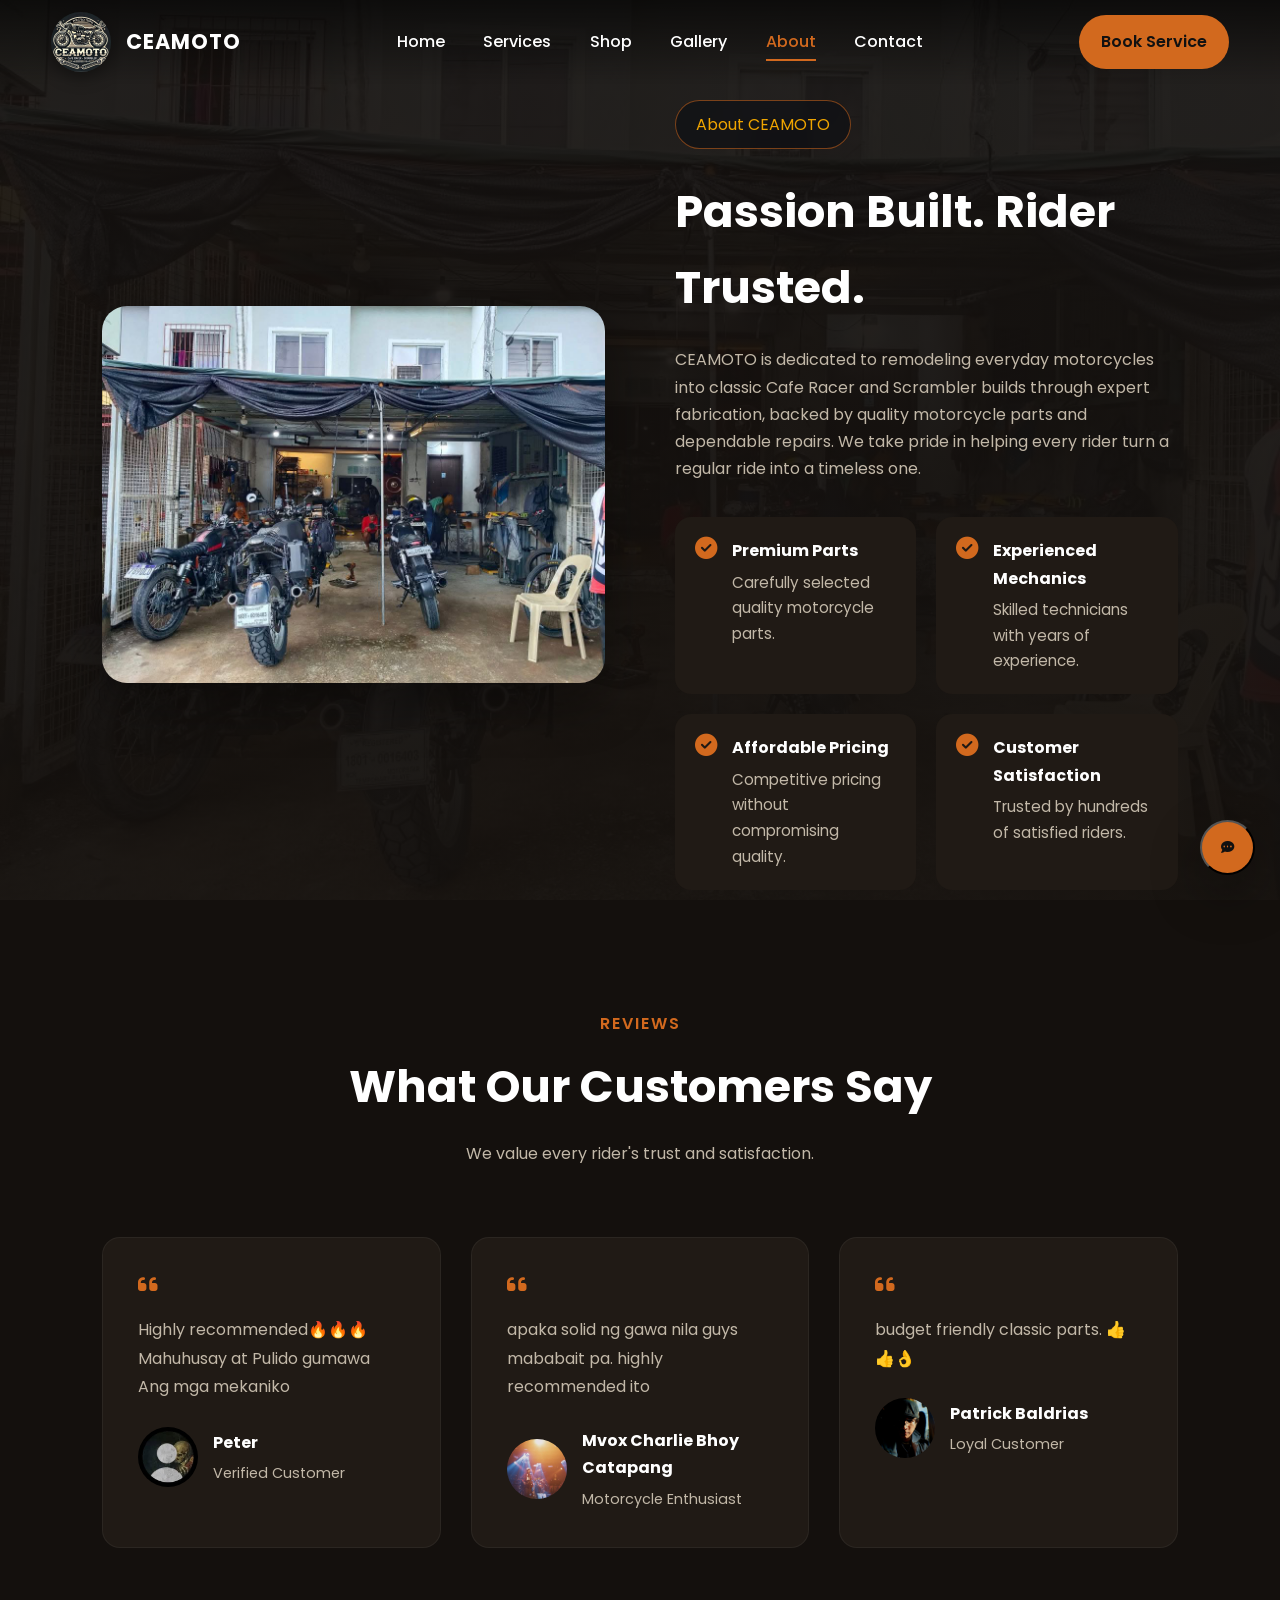
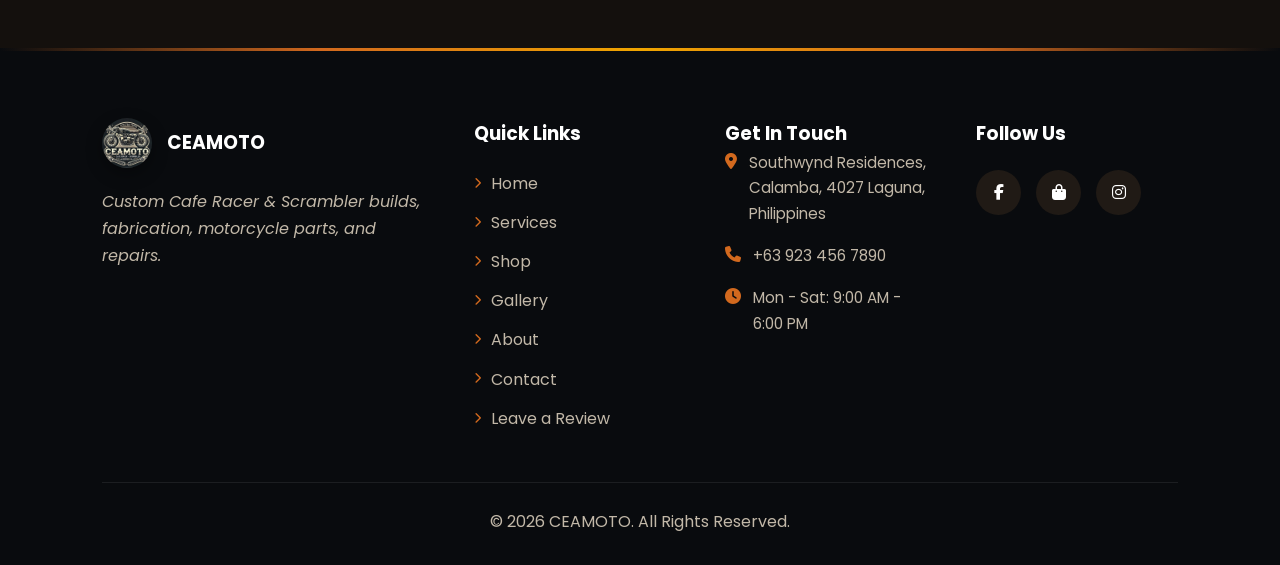
==== about.html @ 35fe00b8 "Update contact information in about.html" ====
<!DOCTYPE html>
<html lang="en">
<head>
    <meta charset="UTF-8">
    <meta name="viewport" content="width=device-width, initial-scale=1.0">

    <title>About | CEAMOTO</title>

    <meta name="description" content="Learn about CEAMOTO - Calamba, Laguna's trusted specialist in remodeling everyday motorcycles into classic Cafe Racer and Scrambler builds.">
    <meta name="theme-color" content="#d2691e">

    <link rel="icon" type="image/jpeg" href="images/logo.jpg">

    <meta property="og:type" content="website">
    <meta property="og:title" content="About | CEAMOTO">
    <meta property="og:description" content="Learn about CEAMOTO - Calamba, Laguna's trusted specialist in remodeling everyday motorcycles into classic Cafe Racer and Scrambler builds.">
    <meta property="og:image" content="images/caferacer.jpg">
    <meta property="og:url" content="https://angelicamongaya8-design.github.io/ceamoto-website/about.html">

    <link rel="preconnect" href="https://fonts.googleapis.com">
    <link rel="preconnect" href="https://fonts.gstatic.com" crossorigin>

    <link href="https://fonts.googleapis.com/css2?family=Poppins:wght@300;400;500;600;700;800&display=swap" rel="stylesheet">

    <link rel="stylesheet"
    href="https://cdnjs.cloudflare.com/ajax/libs/font-awesome/6.7.2/css/all.min.css">

    <link rel="stylesheet" href="css/style.css?v=54">
</head>

<body data-page="about.html">

<div class="site-video-bg">
    <video autoplay muted loop playsinline poster="images/shop.jpg">
        <source src="videos/gelai-bg.mp4" type="video/mp4">
    </video>
</div>

<nav class="navbar">

    <a href="index.html" class="logo">
        <img src="images/logo.jpg" alt="CEAMOTO Logo">
        <span>CEAMOTO</span>
    </a>

    <ul class="nav-links">

        <li><a href="index.html">Home</a></li>

        <li><a href="services.html">Services</a></li>

        <li><a href="shop.html">Shop</a></li>

        <li><a href="gallery.html">Gallery</a></li>

        <li><a href="about.html">About</a></li>

        <li><a href="contact.html">Contact</a></li>

        <li class="nav-cta-item"><a href="booking.html">Book Service</a></li>

    </ul>

    <a href="booking.html" class="btn-nav">

        Book Service

    </a>

    <button class="menu-btn">

        <i class="fa-solid fa-bars"></i>

    </button>

</nav>

<!-- about -->

<section id="about" class="top-offset">

    <div class="about-container">

        <div class="about-image reveal">

            <img src="images/shop.jpg"
                 alt="CEA Motor Parts Shop">

        </div>

        <div class="about-content reveal">

            <span class="badge">

                About CEAMOTO

            </span>

            <h2>

                Passion Built.
                Rider Trusted.

            </h2>

            <p>

                CEAMOTO is dedicated to remodeling everyday motorcycles
                into classic Cafe Racer and Scrambler builds through
                expert fabrication, backed by quality motorcycle parts
                and dependable repairs. We take pride in helping every
                rider turn a regular ride into a timeless one.

            </p>

            <div class="features">

                <div class="feature">

                    <i class="fa-solid fa-circle-check"></i>

                    <div>

                        <h4>Premium Parts</h4>

                        <p>
                            Carefully selected quality motorcycle parts.
                        </p>

                    </div>

                </div>

                <div class="feature">

                    <i class="fa-solid fa-circle-check"></i>

                    <div>

                        <h4>Experienced Mechanics</h4>

                        <p>
                            Skilled technicians with years of experience.
                        </p>

                    </div>

                </div>

                <div class="feature">

                    <i class="fa-solid fa-circle-check"></i>

                    <div>

                        <h4>Affordable Pricing</h4>

                        <p>
                            Competitive pricing without compromising quality.
                        </p>

                    </div>

                </div>

                <div class="feature">

                    <i class="fa-solid fa-circle-check"></i>

                    <div>

                        <h4>Customer Satisfaction</h4>

                        <p>
                            Trusted by hundreds of satisfied riders.
                        </p>

                    </div>

                </div>

            </div>

        </div>

    </div>

</section>

<!-- testimonials -->

<section id="testimonials">

    <div class="section-header reveal">

        <span>Reviews</span>

        <h2>What Our Customers Say</h2>

        <p>
            We value every rider's trust and satisfaction.
        </p>

    </div>

    <div class="testimonial-grid">

        <div class="testimonial-card reveal">

            <i class="fa-solid fa-quote-left"></i>

            <p>
                Highly recommended🔥🔥🔥
Mahuhusay at Pulido gumawa Ang mga mekaniko
            </p>

            <div class="customer">

                <img src="images/customer1.jpg"
                     alt="Customer">

                <div>

                    <h4>Peter</h4>

                    <span>Verified Customer</span>

                </div>

            </div>

        </div>

        <div class="testimonial-card reveal">

            <i class="fa-solid fa-quote-left"></i>

            <p>
                apaka solid ng gawa nila guys mababait pa. highly recommended ito
            </p>

            <div class="customer">

                <img src="images/customer2.jpg"
                     alt="Customer">

                <div>

                    <h4>Mvox Charlie Bhoy Catapang</h4>

                    <span>Motorcycle Enthusiast</span>

                </div>

            </div>

        </div>

        <div class="testimonial-card reveal">

            <i class="fa-solid fa-quote-left"></i>

            <p>
                budget friendly classic parts. 👍👍👌
            </p>

            <div class="customer">

                <img src="images/customer3.jpg"
                     alt="Customer">

                <div>

                    <h4>Patrick Baldrias</h4>

                    <span>Loyal Customer</span>

                </div>

            </div>

        </div>

    </div>

</section>

<!-- footer -->

<footer>

    <div class="footer-grid">

        <div>

            <div class="footer-logo">

                <img src="images/logo.jpg"
                     alt="CEAMOTO Logo">

                <h3>CEAMOTO</h3>

            </div>

            <p class="footer-about">

                Custom Cafe Racer & Scrambler builds,
                fabrication,
                motorcycle parts,
                and repairs.

            </p>

        </div>

        <div class="footer-links">

            <h3>Quick Links</h3>

            <ul>

                <li><a href="index.html"><i class="fa-solid fa-chevron-right"></i> Home</a></li>

                <li><a href="services.html"><i class="fa-solid fa-chevron-right"></i> Services</a></li>

                <li><a href="shop.html"><i class="fa-solid fa-chevron-right"></i> Shop</a></li>

                <li><a href="gallery.html"><i class="fa-solid fa-chevron-right"></i> Gallery</a></li>

                <li><a href="about.html"><i class="fa-solid fa-chevron-right"></i> About</a></li>

                <li><a href="contact.html"><i class="fa-solid fa-chevron-right"></i> Contact</a></li>

                <li><a href="leave-review.html"><i class="fa-solid fa-chevron-right"></i> Leave a Review</a></li>

            </ul>

        </div>

        <div class="footer-contact">

            <h3>Get In Touch</h3>

            <ul>

                <li>
                    <i class="fa-solid fa-location-dot"></i>
                    <span>Southwynd Residences, Calamba, 4027 Laguna, Philippines</span>
                </li>

                <li>
                    <i class="fa-solid fa-phone"></i>
                    <span>+63 923 456 7890</span>
                </li>

                <li>
                    <i class="fa-solid fa-clock"></i>
                    <span>Mon - Sat: 9:00 AM - 6:00 PM</span>
                </li>

            </ul>

        </div>

        <div class="footer-social">

            <h3>Follow Us</h3>

            <div class="social-icons">

                <a href="https://www.facebook.com/CEAmotorparts" target="_blank">

                    <i class="fab fa-facebook-f"></i>

                </a>

                <a href="https://shopee.ph/ceamoto?uls_trackid=563u4bgt00m5&utm_content=G359thLQrXK61xgoouaKKDGLCej" target="_blank">

                    <i class="fas fa-shopping-bag"></i>

                </a>

                <a href="#" target="_blank">

                    <i class="fab fa-instagram"></i>

                </a>

            </div>

        </div>

    </div>

    <div class="footer-bottom">

        © 2026 CEAMOTO. <span class="nowrap">All Rights Reserved.</span>

    </div>

</footer>

<!-- floating -->

<button class="messenger-btn" id="chat-launch-btn" aria-label="Chat with us" onclick="if(window.$crisp){$crisp.push(['do','chat:show']);$crisp.push(['do','chat:open']);}">

    <i class="fa-solid fa-comment-dots"></i>

</button>

<!-- javascript -->

<script src="js/script.js?v=6"></script>

<!-- crisp -->

<script type="text/javascript">
window.$crisp = [];
window.CRISP_WEBSITE_ID = "bf5a1d59-a713-45bc-83fe-ba802aa8304f";
(function() {
    var d = document;
    var s = d.createElement("script");
    s.src = "https://client.crisp.chat/l.js";
    s.async = 1;
    d.getElementsByTagName("head")[0].appendChild(s);
})();
// custom launcher
$crisp.push(["config", "color:theme", ["orange"]]);
$crisp.push(["do", "chat:hide"]);
$crisp.push(["on", "chat:closed", function () {
    $crisp.push(["do", "chat:hide"]);
}]);
</script>

</body>
</html>
---- css/style.css ----
*{
    margin:0;
    padding:0;
    box-sizing:border-box;
}

html{
    scroll-behavior:smooth;
}

body{
    font-family:'Poppins',sans-serif;
    background:#14100d;
    color:#fff;
    overflow-x:hidden;
    line-height:1.7;
    position:relative;
    z-index:0;
}

/* video */

.site-video-bg{
    position:fixed;
    inset:0;
    z-index:-1;
    overflow:hidden;
}

.site-video-bg video{
    position:absolute;
    top:50%;
    left:50%;
    width:100%;
    height:100%;
    object-fit:cover;
    transform:translate(-50%,-50%);
}

.site-video-bg::after{
    content:"";
    position:absolute;
    inset:0;
    background:linear-gradient(rgba(20,16,13,.92),rgba(20,16,13,.96));
}

img{
    display:block;
    width:100%;
}

a{
    text-decoration:none;
    color:inherit;
}

ul{
    list-style:none;
}

section{
    padding:100px 8%;
}

/* colors */

:root{

    --primary:#d2691e;
    --secondary:#f0a500;

    --dark:#14100d;
    --card:#201a15;

    --white:#ffffff;
    --gray:#c2b8a8;

    --radius:18px;

    --shadow:
        0 20px 50px rgba(0,0,0,.35);

}

/* gelai */

.gelai{

    min-height:100vh;

    position:relative;

    overflow:hidden;

    background:url("../images/shop.jpg");
    background-size:cover;
    background-position:center;

}

.gelai::before{

    content:"";
    position:absolute;
    inset:0;
    z-index:1;

    background:linear-gradient(
        rgba(0,0,0,.82),
        rgba(0,0,0,.88)
    );

}

/* video */

.gelai-video-bg{

    position:absolute;
    inset:0;
    z-index:0;
    overflow:hidden;

}

.gelai-video-bg video{

    position:absolute;
    top:50%;
    left:50%;
    width:100%;
    height:100%;
    object-fit:cover;
    transform:translate(-50%,-50%);

}

/* navbar */

.navbar{

    width:100%;

    position:fixed;

    top:0;

    left:0;

    padding:12px 4%;

    display:flex;

    justify-content:space-between;

    align-items:center;

    gap:20px;

    z-index:1000;

    transition:.35s;

    background:linear-gradient(to bottom, rgba(0,0,0,.6), rgba(0,0,0,0));

}

.navbar.scrolled{

    background:rgba(15,17,21,.96);

    backdrop-filter:blur(18px);

    box-shadow:0 8px 30px rgba(0,0,0,.45);

}

.logo{
    display:flex;

    align-items:center;

    gap:15px;

    font-weight:700;

    font-size:1.3rem;

    letter-spacing:1px;

    flex-shrink:0;
}

.logo img{

    width: 60px;
      height: 60px;
      border-radius: 50%;
      object-fit: cover;
      box-shadow: 0 6px 16px rgba(0,0,0,.35);

}

.nav-links{

    display:flex;

    gap:clamp(18px,3vw,45px);

    flex-shrink:1;

}

.nav-links a{

    color:#fff;
    font-weight:500;
    transition: all 0.2s ease;
    position: relative;
    white-space:nowrap;

}

.nav-links a::after{

    content:"";

    position:absolute;

    left:0;

    bottom:-8px;

    width:0;

    height:2px;

    background:var(--primary);

    transition:.30s;

}

@media (hover:hover){
.nav-links a:hover::after{

    width:100%;

}

.nav-links a:hover{

    color:var(--primary);

}
}

.btn-nav{

    background:var(--primary);

    color:#111;

    padding:13px 22px;

    border-radius:40px;

    font-weight:600;

    transition:.30s;

    white-space:nowrap;

    flex-shrink:0;

}

@media (hover:hover){
.btn-nav:hover{

    transform:translateY(-3px);

    background:#fff;

}
}

.menu-btn{

    display:none;

    border:none;

    background:none;

    color:#fff;

    font-size:1.8rem;

    cursor:pointer;

}

/* gelai */

.gelai-content{

    position:relative;
    z-index:2;

    display:grid;

    grid-template-columns:1fr;

    align-items:center;

    justify-content:center;

    text-align:center;

    gap:80px;

    min-height:100vh;

    padding-top:140px;

}

.gelai-text{

    animation:fadeUp 1s ease;
    max-width:900px;
    margin:0 auto;

}

.badge{

    display:inline-block;

    background:rgba(15,17,21,.70);

    backdrop-filter:blur(4px);

    color:var(--secondary);

    padding:10px 20px;

    border-radius:40px;

    margin-bottom:25px;

    border:1px solid rgba(210,105,30,.55);

}

.gelai-text h1{

    font-size:4rem;

    line-height:1.15;

    margin-bottom:25px;

}

.gelai-text p{

    color:var(--gray);

    max-width:620px;

    margin:0 auto 40px;

    font-size:1.05rem;

}

.gelai-subline-tl{

    display:inline-block;

    margin-top:8px;

    color:var(--secondary);

    font-size:.92rem;

    font-weight:500;

}

.service-tags{

    position:relative;

    height:48px;

    width:100%;

    max-width:290px;

    margin:0 auto 20px;

    overflow:hidden;

}

.service-tags a{

    position:absolute;

    inset:0;

    display:inline-flex;

    align-items:center;

    justify-content:center;

    gap:8px;

    background:rgba(212,160,23,.10);

    color:var(--gray);

    padding:9px 18px;

    border-radius:30px;

    font-size:.85rem;

    font-weight:500;

    border:1px solid rgba(212,160,23,.25);

    opacity:0;

    animation:tagCycle 9s linear infinite;

}

.service-tags a:nth-child(1){animation-delay:0s;}
.service-tags a:nth-child(2){animation-delay:-1.5s;}
.service-tags a:nth-child(3){animation-delay:-3s;}
.service-tags a:nth-child(4){animation-delay:-4.5s;}
.service-tags a:nth-child(5){animation-delay:-6s;}
.service-tags a:nth-child(6){animation-delay:-7.5s;}

@keyframes tagCycle{

    0%{opacity:0; transform:translateX(40px);}

    3%{opacity:1; transform:translateX(0);}

    14%{opacity:1; transform:translateX(0);}

    17%{opacity:0; transform:translateX(-40px);}

    100%{opacity:0; transform:translateX(-40px);}

}

.service-tags a i{

    color:var(--primary);

    font-size:.85rem;

}

.gelai-buttons{

    display:flex;

    justify-content:center;

    gap:20px;

    flex-wrap:wrap;

}

.primary-btn{

    background:var(--primary);

    color:#111;

    padding:18px 34px;

    border-radius:50px;

    font-weight:700;

    transition:.30s;

}

@media (hover:hover){
.primary-btn:hover{

    transform:translateY(-5px);

    box-shadow:var(--shadow);

}
}

.secondary-btn{

    border:2px solid var(--primary);

    color:#fff;

    padding:18px 34px;

    border-radius:50px;

    transition:.30s;

}

@media (hover:hover){
.secondary-btn:hover{

    background:var(--primary);

    color:#111;

}
}

.gelai-stats{

    margin-top:70px;

    display:flex;

    justify-content:center;

    gap:50px;

    flex-wrap:wrap;

}

.gelai-stats h2{

    color:var(--primary);

    font-size:2rem;

}

.gelai-stats span{

    color:var(--gray);

}

.gelai-image{

    animation:fadeRight 1.2s ease;
    position:relative;
    display:block;
    overflow:hidden;
    border-radius:25px;
    text-decoration:none;

}

.gelai-image img{

    border-radius:25px;
    box-shadow:var(--shadow);
    display:block;
    width:100%;
    transition:.4s;

}

@media (hover:hover){
.gelai-image:hover img{
    transform:scale(1.05);
}
}

.gelai-image-tag{

    position:absolute;
    left:0;
    right:0;
    bottom:0;
    background:linear-gradient(to top, rgba(15,17,21,.92), rgba(15,17,21,0));
    border-radius:0 0 25px 25px;
    padding:45px 22px 16px;
    color:var(--white);
    font-size:.85rem;
    font-weight:600;
    display:flex;
    align-items:flex-end;
    justify-content:space-between;
    gap:10px;

}

.gelai-image-tag-text{

    flex:1;
    min-width:0;

}

.gelai-image-tag-text span{

    display:block;
    color:var(--secondary);
    font-size:.65rem;
    font-weight:500;
    text-transform:uppercase;
    letter-spacing:1px;
    margin-top:2px;

}

.gelai-image-arrow{

    background:var(--primary);
    color:#111;
    width:38px;
    height:38px;
    border-radius:50%;
    display:flex;
    align-items:center;
    justify-content:center;
    flex-shrink:0;
    transition:.3s;

}

@media (hover:hover){
.gelai-image:hover .gelai-image-arrow{
    background:var(--secondary);
    transform:translateX(3px);
}
}

/* styles */

#build-styles{
    background:transparent;
}

.style-accordion{
    display:flex;
    gap:10px;
    height:460px;
}

.style-panel{
    flex:1;
    position:relative;
    display:flex;
    align-items:flex-end;
    border-radius:var(--radius);
    overflow:hidden;
    background-size:cover;
    background-position:center;
    text-decoration:none;
    transition:flex .5s ease;
}

.style-panel::before{
    content:"";
    position:absolute;
    inset:0;
    background:linear-gradient(to top, rgba(15,17,21,.9), rgba(15,17,21,.15) 55%, rgba(15,17,21,.35));
    transition:.4s;
}

@media (hover:hover){
.style-panel:hover{
    flex:3.2;
}
.style-panel:hover::before{
    background:linear-gradient(to top, rgba(15,17,21,.92), rgba(15,17,21,0) 60%);
}
}

.style-panel-body{
    position:relative;
    z-index:1;
    width:100%;
    padding:22px 18px;
    display:flex;
    align-items:center;
    justify-content:space-between;
    gap:10px;
}

.style-label-vertical{
    display:block;
    color:var(--white);
    font-weight:600;
    letter-spacing:2px;
    text-transform:uppercase;
    writing-mode:vertical-rl;
    transform:rotate(180deg);
    font-size:.85rem;
    white-space:nowrap;
    transition:.3s;
}

.style-label-horizontal{
    display:block;
    color:var(--white);
    font-weight:700;
    font-size:1.3rem;
    opacity:0;
    transform:translateY(6px);
    transition:.3s;
    white-space:nowrap;
}

.style-panel-arrow{
    color:var(--secondary);
    font-size:1.1rem;
    opacity:0;
    transform:translateX(-6px);
    transition:.3s;
    flex-shrink:0;
}

@media (hover:hover){
.style-panel:hover .style-label-vertical{
    opacity:0;
    width:0;
}
.style-panel:hover .style-label-horizontal{
    opacity:1;
    transform:translateY(0);
}
.style-panel:hover .style-panel-arrow{
    opacity:1;
    transform:translateX(0);
}
}

@media (hover:none){
.style-accordion{
    flex-direction:column;
    height:auto;
}
.style-panel{
    height:140px;
}
.style-label-vertical{
    display:none;
}
.style-label-horizontal{
    opacity:1;
    transform:none;
    font-size:1.1rem;
}
.style-panel-arrow{
    opacity:1;
    transform:none;
}
}

/* animations */

@keyframes fadeUp{

    from{

        opacity:0;

        transform:translateY(50px);

    }

    to{

        opacity:1;

        transform:translateY(0);

    }

}

@keyframes fadeRight{

    from{

        opacity:0;

        transform:translateX(60px);

    }

    to{

        opacity:1;

        transform:translateX(0);

    }

}

/* responsive */

@media(max-width:991px){

.gelai{
    background-attachment:scroll;
}

.gelai-content{

grid-template-columns:1fr;

text-align:center;

padding-top:100px;

gap:35px;

}

.gelai-text p{

margin:auto auto 60px;

}

.gelai-subline-tl{

margin-top:12px;

margin-bottom:20px;

}

.gelai-buttons{

justify-content:center;

flex-wrap:nowrap;

gap:10px;

}

.primary-btn,
.secondary-btn{

padding:12px 16px;

font-size:.8rem;

white-space:nowrap;

}

.service-tags{

margin:0 auto 20px;

}

.gelai-stats{

justify-content:center;

margin-top:30px;

}

.nav-links{

display:none;

}

.menu-btn{

display:block;

}

.btn-nav{

display:none;

}

.logo img{

width:60px;
height:60px;

}

.logo span{

font-size:1.1rem;

}

.gelai-text h1{

font-size:3rem;

}

}

@media(max-width:600px){

.gelai-text h1{

font-size:2.4rem;

}

.gelai-text p{

font-size:.9rem;

}

.gelai-subline-tl{

font-size:.78rem;

}

section{

padding:80px 25px;

}

.navbar{

padding:18px 25px;

}

.logo img{

width:48px;
height:48px;

}

.logo span{

font-size:1rem;

}

.section-header{

margin-bottom:45px;

}

.gelai-stats{

gap:30px;

}

}
/* services */

#services{
    background:transparent;
}

.section-header{
    text-align:center;
    margin-bottom:70px;
}

.section-header span{
    display:inline-block;
    color:var(--primary);
    font-weight:600;
    letter-spacing:2px;
    text-transform:uppercase;
    margin-bottom:12px;
}

.section-header h2{
    font-size:2.8rem;
    margin-bottom:15px;
}

.section-header p{
    max-width:700px;
    margin:auto;
    color:var(--gray);
}

.services-grid{
    display:grid;
    grid-template-columns:repeat(auto-fit,minmax(280px,1fr));
    gap:30px;
}

.service-card{
    background:var(--card);
    padding:40px 30px;
    border-radius:var(--radius);
    transition:.35s;
    border:1px solid rgba(255,255,255,.05);
    position:relative;
    overflow:hidden;
}

.service-card::before{
    content:"";
    position:absolute;
    left:0;
    top:0;
    width:5px;
    height:100%;
    background:var(--primary);
    transform:scaleY(0);
    transition:.35s;
}

@media (hover:hover){
.service-card:hover::before{
    transform:scaleY(1);
}

.service-card:hover{
    transform:translateY(-10px);
    box-shadow:var(--shadow);
}
}

.service-card i{
    font-size:3rem;
    color:var(--primary);
    margin-bottom:25px;
}

.service-card h3{
    margin-bottom:15px;
    font-size:1.4rem;
}

.service-card p{
    color:var(--gray);
    margin-bottom:25px;
}

.service-card a{
    color:var(--primary);
    font-weight:600;
}

@media (hover:hover){
.service-card a:hover{
    color:#fff;
}
}

/* features */

#about{
    background:transparent;
    padding-bottom:60px;
}

.about-container{
    display:grid;
    grid-template-columns:1fr 1fr;
    gap:70px;
    align-items:center;
}

.about-image img{
    border-radius:25px;
    box-shadow:var(--shadow);
    max-height:480px;
    object-fit:cover;
}

.about-content h2{
    font-size:2.8rem;
    margin-bottom:20px;
}

.about-content p{
    color:var(--gray);
    margin-bottom:35px;
}

.features{
    display:grid;
    grid-template-columns:repeat(2,1fr);
    gap:20px;
}

.feature{
    display:flex;
    align-items:flex-start;
    gap:15px;
    background:var(--card);
    padding:20px;
    border-radius:16px;
    transition:.3s;
}

@media (hover:hover){
.feature:hover{
    transform:translateY(-5px);
}
}

.feature i{
    color:var(--primary);
    font-size:1.4rem;
}

.feature h4{
    margin-bottom:5px;
}

.feature p{
    margin:0;
    color:var(--gray);
    font-size:.95rem;
}

/* gallery */

#gallery{
    background:transparent;
}

.gallery-grid{
    display:grid;
    grid-template-columns:repeat(auto-fit,minmax(280px,1fr));
    gap:20px;
}

.gallery-item{
    overflow:hidden;
    border-radius:20px;
    cursor:pointer;
    position:relative;
    border:2px solid rgba(210,105,30,.20);
    background:var(--card);
    transition:.35s;
}

@media (hover:hover){
.gallery-item:hover{
    border-color:var(--primary);
    box-shadow:0 18px 40px rgba(0,0,0,.45);
}
}

.gallery-item img{
    width:100%;
    height:320px;
    object-fit:cover;
    transition:.45s;
}

@media (hover:hover){
.gallery-item:hover img{
    transform:scale(1.12);
}
}

.gallery-caption{
    position:absolute;
    left:0;
    right:0;
    bottom:0;
    padding:35px 20px 16px;
    background:linear-gradient(to top, rgba(15,17,21,.95), rgba(15,17,21,0));
    color:var(--white);
    font-size:.95rem;
    font-weight:600;
    letter-spacing:.3px;
    z-index:2;
    pointer-events:none;
}

.gallery-caption span{
    display:block;
    color:var(--secondary);
    font-size:.72rem;
    font-weight:500;
    text-transform:uppercase;
    letter-spacing:1px;
    margin-top:3px;
}

.gallery-item::after{
    content:"\f065";
    font-family:"Font Awesome 6 Free";
    font-weight:900;
    position:absolute;
    top:16px;
    right:16px;
    width:42px;
    height:42px;
    border-radius:50%;
    display:flex;
    justify-content:center;
    align-items:center;
    background:rgba(15,17,21,.70);
    color:var(--secondary);
    font-size:1rem;
    opacity:0;
    transition:.35s;
    pointer-events:none;
    z-index:2;
}

@media (hover:hover){
.gallery-item:hover::after{
    opacity:1;
}
}

/* responsive */

@media(max-width:991px){

.about-container{
    grid-template-columns:1fr;
}

.features{
    grid-template-columns:1fr;
}

.section-header h2{
    font-size:2.2rem;
}

}

@media(max-width:600px){

.service-card{
    padding:30px 25px;
}

.about-content h2{
    font-size:2rem;
}

.gallery-item img{
    height:240px;
}

}
/* testimonials */

#testimonials{
    background:#14100d;
    padding-top:60px;
}

.testimonial-grid{
    display:grid;
    grid-template-columns:repeat(auto-fit,minmax(320px,1fr));
    gap:30px;
}

.testimonial-card{
    background:var(--card);
    padding:35px;
    border-radius:var(--radius);
    border:1px solid rgba(255,255,255,.05);
    transition:.35s;
    position:relative;
}

@media (hover:hover){
.testimonial-card:hover{
    transform:translateY(-10px);
    box-shadow:var(--shadow);
}
}

.testimonial-card i{
    color:var(--primary);
    font-size:1.4rem;
    margin-bottom:20px;
}

.testimonial-card p{
    color:var(--gray);
    margin-bottom:25px;
    line-height:1.8;
}

.customer{
    display:flex;
    align-items:center;
    gap:15px;
}

.customer img{
    width:60px;
    height:60px;
    border-radius:50%;
    object-fit:cover;
}

.customer h4{
    margin-bottom:3px;
}

.customer span{
    color:var(--gray);
    font-size:.9rem;
}

/* contact */

#contact{
    background:transparent;
}

.contact-container{
    display:grid;
    grid-template-columns:1fr 1fr;
    gap:60px;
    align-items:start;
}

.contact-info h2{
    font-size:2.6rem;
    margin-bottom:20px;
}

.contact-info p{
    color:var(--gray);
    margin-bottom:40px;
}

.contact-cards{
    display:grid;
    gap:20px;
}

.contact-card{
    display:flex;
    align-items:center;
    gap:20px;
    background:var(--card);
    padding:20px;
    border-radius:18px;
    transition:.3s;
}

@media (hover:hover){
.contact-card:hover{
    transform:translateX(10px);
}
}

.contact-card i{
    width:60px;
    height:60px;
    display:grid;
    place-items:center;
    background:var(--primary);
    color:#111;
    border-radius:50%;
    font-size:1.4rem;
}

.contact-card h4{
    margin-bottom:5px;
}

.contact-card p{
    color:var(--gray);
}

.contact-card a{
    display:inline-block;
    margin-top:6px;
    padding:8px 20px;
    border-radius:30px;
    background:rgba(210,105,30,.12);
    border:1px solid rgba(210,105,30,.4);
    color:var(--secondary);
    text-decoration:none;
    font-weight:600;
    font-size:.9rem;
    transition:.3s;
}

@media (hover:hover){
.contact-card a:hover{
    background:var(--primary);
    border-color:var(--primary);
    color:#111;
}
}

.contact-map iframe{
    width:100%;
    height:100%;
    min-height:450px;
    border:none;
    border-radius:20px;
}

/* footer */

footer{
    position:relative;
    background:#090b0e;
    padding:70px 8% 30px;
}

footer::before{
    content:"";
    position:absolute;
    top:0;
    left:0;
    right:0;
    height:3px;
    background:linear-gradient(90deg,transparent,var(--primary),var(--secondary),var(--primary),transparent);
}

.footer-grid{
    display:grid;
    grid-template-columns:1.6fr 1fr 1fr 1fr;
    gap:50px;
}

.footer-contact ul{
    display:grid;
    gap:16px;
}

.footer-contact li{
    display:flex;
    align-items:flex-start;
    gap:12px;
    color:var(--gray);
    font-size:.95rem;
}

.footer-contact li i{
    color:var(--primary);
    font-size:1rem;
    margin-top:3px;
    width:16px;
    text-align:center;
}

.footer-logo{
    display:flex;
    align-items:center;
    gap:15px;
    margin-bottom:20px;
}

.footer-logo img{
    width: 50px;
      height: 50px;
      border-radius: 50%;
      object-fit: cover;
      box-shadow: 0 6px 16px rgba(0,0,0,.35);
}

.footer-about{
    color:var(--gray);
    max-width:420px;
    font-style:italic;
}

.footer-links h3,
.footer-social h3{
    margin-bottom:20px;
}

.footer-links ul{
    display:grid;
    gap:12px;
}

.footer-links a{
    color:var(--gray);
    transition:.3s;
    display:flex;
    align-items:center;
    gap:10px;
}

.footer-links a i{
    font-size:.7rem;
    color:var(--primary);
    transition:.3s;
}

@media (hover:hover){
.footer-links a:hover{
    color:var(--primary);
    transform:translateX(6px);
}
}

.social-icons{
    display:flex;
    gap:15px;
    margin-top:20px;
}

.social-icons a{
    width:45px;
    height:45px;
    display:grid;
    place-items:center;
    border-radius:50%;
    background:var(--card);
    transition:.3s;
}

@media (hover:hover){
.social-icons a:hover{
    background:var(--primary);
    color:#111;
    transform:translateY(-4px);
    box-shadow:0 8px 20px rgba(212,160,23,.35);
}
}

.footer-bottom{
    margin-top:50px;
    padding-top:25px;
    border-top:1px solid rgba(255,255,255,.08);
    text-align:center;
    color:var(--gray);
}

.footer-bottom .nowrap{
    white-space:nowrap;
}

/* floating */

.messenger-btn{
    position:fixed;
    right:25px;
    bottom:25px;
    width:55px;
    height:55px;
    border-radius:50%;
    display:grid;
    place-items:center;
    color:#111;
    background:var(--primary);
    box-shadow:var(--shadow);
    z-index:999;
    transition:.3s;
}

@media (hover:hover){
.messenger-btn:hover{
    transform:translateY(-5px);
}
}

/* scroll */

.reveal{
    opacity:1;
    transform:none;
    transition:all .8s ease;
}

.reveal.active{
    opacity:1;
    transform:translateY(0);
}

/* responsive */

@media(max-width:991px){

.contact-container{
    grid-template-columns:1fr;
}

footer{
    padding:28px 8% 20px;
}

.footer-grid{
    grid-template-columns:1fr;
    text-align:center;
    gap:0;
}

.footer-grid>div{
    padding:20px 0;
    border-top:1px solid rgba(210,105,30,.18);
}

.footer-grid>div:first-child{
    padding-top:0;
    border-top:none;
}

.footer-grid>div:last-child{
    padding-bottom:0;
}

.footer-logo{
    justify-content:center;
    margin-bottom:8px;
}

.footer-bottom{
    margin-top:25px;
    padding-top:18px;
}

.footer-about{
    margin:auto;
}

.footer-contact li{
    justify-content:center;
}

.footer-links ul{
    grid-template-columns:repeat(2,1fr);
    align-items:center;
    justify-items:center;
    row-gap:14px;
}

.footer-links a{
    justify-content:center;
}

.social-icons{
    justify-content:center;
}

.contact-map iframe{
    min-height:350px;
}

}

@media(max-width:600px){

.testimonial-card{
    padding:25px;
}

.contact-info h2{
    font-size:2rem;
}

.contact-card{
    flex-direction:column;
    text-align:center;
}

.contact-card:hover{
    transform:none;
}

/* messenger */
.messenger-btn{
    width:50px;
    height:50px;
    right:16px;
    left:auto;
    top:auto;
    bottom:16px;
}

/* spacing */
.footer-bottom{
    padding-bottom:70px;
}

}
.nav-links.active{
    display:flex;
    position:absolute;
    top:90px;
    left:5%;
    right:5%;
    flex-direction:column;
    background:#201a15;
    padding:30px;
    border-radius:20px;
    gap:20px;
    box-shadow:0 20px 50px rgba(0,0,0,.4);
}

/* mobilenav */

.nav-cta-item{
    display:none;
}

@media(max-width:991px){

.nav-cta-item{
    display:block;
    width:100%;
    margin-top:4px;
    padding-top:20px;
    border-top:1px solid rgba(210,105,30,.25);
    text-align:center;
}

.nav-cta-item a{
    display:inline-block;
    width:100%;
    background:var(--primary);
    color:#111;
    font-weight:600;
    padding:14px 26px;
    border-radius:40px;
}

}

.current{
    color:var(--primary)!important;
}

.nav-cta-item a.current{
    color:#111!important;
}

.current::after{
    width:100%!important;
}

#lightbox{
    position:fixed;
    inset:0;
    background:rgba(0,0,0,.92);
    display:flex;
    justify-content:center;
    align-items:center;
    opacity:0;
    pointer-events:none;
    transition:.3s;
    z-index:99999;
}

#lightbox.show{
    opacity:1;
    pointer-events:auto;
}

#lightbox img{
    width:min(90%,900px);
    border-radius:20px;
}

#lightbox-close{
    position:fixed;
    top:25px;
    right:30px;
    width:50px;
    height:50px;
    display:flex;
    justify-content:center;
    align-items:center;
    border-radius:50%;
    background:rgba(255,255,255,.08);
    color:#fff;
    font-size:1.4rem;
    cursor:pointer;
    transition:.3s;
    z-index:100000;
}

#lightbox-close:hover{
    background:var(--primary);
    color:#111;
}

/* lightbox */

#product-lightbox{
    position:fixed;
    inset:0;
    background:rgba(0,0,0,.92);
    display:flex;
    justify-content:center;
    align-items:center;
    opacity:0;
    pointer-events:none;
    transition:.3s;
    z-index:100010;
}

#product-lightbox.show{
    opacity:1;
    pointer-events:auto;
}

#product-lightbox img{
    width:min(90%,650px);
    border-radius:20px;
    box-shadow:var(--shadow);
}

#plightbox-close{
    position:fixed;
    top:25px;
    right:30px;
    width:50px;
    height:50px;
    display:flex;
    justify-content:center;
    align-items:center;
    border-radius:50%;
    background:rgba(255,255,255,.08);
    color:#fff;
    font-size:1.4rem;
    cursor:pointer;
    transition:.3s;
    z-index:100012;
}

@media (hover:hover){
#plightbox-close:hover{
    background:var(--primary);
    color:#111;
}
}

.plightbox-nav{
    position:fixed;
    top:50%;
    transform:translateY(-50%);
    width:55px;
    height:55px;
    border-radius:50%;
    background:rgba(255,255,255,.08);
    color:#fff;
    display:flex;
    justify-content:center;
    align-items:center;
    font-size:1.3rem;
    cursor:pointer;
    transition:.3s;
    z-index:100012;
}

.plightbox-prev{
    left:25px;
}

.plightbox-next{
    right:25px;
}

@media (hover:hover){
.plightbox-nav:hover{
    background:var(--primary);
    color:#111;
}
}

.plightbox-counter{
    position:fixed;
    bottom:30px;
    left:50%;
    transform:translateX(-50%);
    color:var(--gray);
    font-size:.85rem;
    font-weight:600;
    letter-spacing:1px;
    z-index:100012;
}

@media(max-width:600px){

#plightbox-close{
    top:15px;
    right:15px;
    width:44px;
    height:44px;
    font-size:1.2rem;
}

.plightbox-nav{
    width:44px;
    height:44px;
    font-size:1.1rem;
}

.plightbox-prev{
    left:10px;
}

.plightbox-next{
    right:10px;
}

#product-lightbox img{
    width:min(92%,650px);
}

}

.loaded{
    /* fade */
}

/* spacing */

.top-offset{
    padding-top:100px;
}

@media(max-width:991px){
    .top-offset{
        padding-top:95px;
    }
}

@media(max-width:600px){
    .top-offset{
        padding-top:85px;
    }
}

/* tablet */

@media(min-width:768px) and (max-width:991px){

.about-container{
    grid-template-columns:1fr 1fr;
}

.features{
    grid-template-columns:repeat(2,1fr);
}

.contact-container{
    grid-template-columns:1fr 1fr;
}

.footer-grid{
    grid-template-columns:1fr 1fr;
    text-align:left;
    gap:40px 30px;
}

.footer-grid>div{
    padding:0;
    border-top:none;
}

.footer-logo{
    justify-content:flex-start;
    margin-bottom:20px;
}

.footer-about{
    margin:0;
}

.footer-contact li{
    justify-content:flex-start;
}

.footer-links a{
    justify-content:flex-start;
}

.social-icons{
    justify-content:flex-start;
}

.footer-bottom{
    margin-top:50px;
    padding-top:25px;
}

}

/* shop */

#shop{
    background:transparent;
}

.shop-grid{
    display:grid;
    grid-template-columns:repeat(auto-fit,minmax(260px,320px));
    gap:30px;
    justify-content:start;
}

.shop-grid .shop-card{
    width:100%;
}

@media(min-width:992px){
.featured-grid{
    grid-template-columns:repeat(4,1fr);
}
}

@media(min-width:601px) and (max-width:991px){
.featured-grid{
    grid-template-columns:repeat(2,1fr);
}
}

.shop-card{
    background:var(--card);
    border-radius:var(--radius);
    overflow:hidden;
    border:1px solid rgba(255,255,255,.05);
    transition:.35s;
    display:flex;
    flex-direction:column;
}

@media (hover:hover){
.shop-card:hover{
    transform:translateY(-8px);
    box-shadow:var(--shadow);
    border-color:rgba(210,105,30,.4);
}
}

.shop-card-img{
    height:220px;
    overflow:hidden;
    position:relative;
    cursor:pointer;
}

.shop-card-img img{
    width:100%;
    height:100%;
    object-fit:cover;
    transition:.4s;
}

@media (hover:hover){
.shop-card-img:hover img{
    transform:scale(1.08);
}
}

.shop-img-count{
    position:absolute;
    bottom:12px;
    right:12px;
    background:rgba(15,17,21,.75);
    color:#fff;
    font-size:.75rem;
    font-weight:600;
    padding:5px 12px;
    border-radius:20px;
    display:flex;
    align-items:center;
    gap:6px;
    z-index:2;
}

.shop-img-count i{
    color:var(--secondary);
    font-size:.7rem;
}

.shop-card-body{
    padding:22px 22px 26px;
    display:flex;
    flex-direction:column;
    flex-grow:1;
}

.shop-card-body h3{
    font-size:1.05rem;
    line-height:1.4;
    margin-bottom:14px;
    min-height:44px;
}

.shop-price{
    display:block;
    color:var(--secondary);
    font-weight:700;
    font-size:1.3rem;
    margin-bottom:8px;
}

/* rating */
.shop-meta-row{
    display:flex;
    align-items:center;
    gap:8px;
    flex-wrap:wrap;
    margin-bottom:14px;
}

.shop-rating{
    display:inline-flex;
    align-items:center;
    gap:4px;
    background:var(--secondary);
    color:#111;
    font-weight:700;
    font-size:.75rem;
    padding:3px 8px;
    border-radius:6px;
    line-height:1.3;
}

.shop-rating i{
    font-size:.7rem;
}

.shop-sold{
    color:var(--gray);
    font-size:.78rem;
    white-space:nowrap;
}

.stock-badge{
    display:inline-block;
    background:rgba(210,105,30,.15);
    color:var(--primary);
    font-weight:600;
    font-size:.72rem;
    padding:4px 10px;
    border-radius:20px;
    margin-bottom:14px;
}

/* soldout */
.shop-card-img.sold-out img,
.product-modal-img-wrap.sold-out .product-modal-img{
    filter:grayscale(1) brightness(.55);
}

.sold-out-badge{
    position:absolute;
    inset:0;
    display:none;
    align-items:center;
    justify-content:center;
    z-index:3;
    pointer-events:none;
}

.shop-card-img.sold-out .sold-out-badge,
.product-modal-img-wrap.sold-out .sold-out-badge{
    display:flex;
}

.sold-out-badge span{
    background:rgba(20,20,20,.75);
    color:#fff;
    font-weight:700;
    font-size:1rem;
    letter-spacing:.5px;
    padding:8px 24px;
    border-radius:6px;
    border:1px solid rgba(255,255,255,.25);
}

.add-to-cart-btn:disabled,
.buy-now-btn:disabled{
    opacity:.5;
    cursor:not-allowed;
}

.shop-card-actions{
    margin-top:auto;
    display:flex;
    gap:8px;
}

.add-to-cart-btn,
.buy-now-btn{
    flex:1;
    background:var(--primary);
    color:#111;
    border:none;
    padding:12px 14px;
    border-radius:40px;
    font-family:'Poppins',sans-serif;
    font-weight:600;
    font-size:.85rem;
    cursor:pointer;
    transition:.3s;
    display:flex;
    align-items:center;
    justify-content:center;
    gap:8px;
}

.buy-now-btn{
    background:transparent;
    color:var(--primary);
    border:1.5px solid var(--primary);
}

@media (hover:hover){
.add-to-cart-btn:hover{
    background:#fff;
}
.buy-now-btn:hover{
    background:var(--primary);
    color:#111;
}
}

.add-to-cart-btn.added{
    background:var(--secondary);
}

@media(max-width:600px){
.shop-grid{
    grid-template-columns:repeat(2,1fr);
    gap:14px;
}
.shop-card-img{
    height:130px;
}
.shop-img-count{
    font-size:.65rem;
    padding:4px 9px;
    bottom:8px;
    right:8px;
}
.shop-card-body{
    padding:14px 14px 16px;
}
.shop-card-body h3{
    font-size:.85rem;
    line-height:1.3;
    margin-bottom:10px;
    min-height:34px;
}
.shop-price{
    font-size:1.05rem;
}
.shop-meta-row{
    margin-bottom:10px;
    gap:6px;
}
.shop-rating{
    font-size:.68rem;
    padding:2px 6px;
}
.shop-sold{
    font-size:.68rem;
}
.add-to-cart-btn,
.buy-now-btn{
    padding:9px 8px;
    font-size:.68rem;
    gap:5px;
    border-radius:10px;
    line-height:1.25;
}
.catalog-controls{
    padding:12px;
    gap:10px;
}
.catalog-search-wrap{
    max-width:100%;
}
.catalog-filter-wrap{
    flex-wrap:nowrap;
    width:100%;
    gap:8px;
}
.catalog-select{
    flex:1;
    min-width:0;
    padding:9px 26px 9px 12px;
    font-size:.72rem;
    background-position:right 8px center;
}
#catalog-count{
    width:100%;
    text-align:center;
}
}

/* catalog */

#featured-section{
    margin-bottom:80px;
}

.catalog-header{
    margin:0 0 40px;
    text-align:center;
}

.catalog-header span{
    display:inline-block;
    color:var(--primary);
    font-weight:600;
    letter-spacing:2px;
    text-transform:uppercase;
    margin-bottom:12px;
}

.catalog-header h2{
    font-size:2.2rem;
    margin-bottom:10px;
}

.catalog-header p{
    color:var(--gray);
    margin-bottom:25px;
}

.catalog-controls{
    display:flex;
    align-items:center;
    justify-content:center;
    gap:12px;
    flex-wrap:wrap;
    position:sticky;
    top:var(--navbar-h,120px);
    z-index:500;
    background:#14100d;
    border:1px solid rgba(255,255,255,.08);
    border-radius:0;
    box-shadow:0 10px 30px rgba(0,0,0,.35);
    padding:16px;
    margin-bottom:10px;
}

.catalog-search-wrap{
    position:relative;
    width:100%;
    max-width:280px;
}

.catalog-search-wrap i{
    position:absolute;
    left:16px;
    top:50%;
    transform:translateY(-50%);
    color:var(--gray);
    font-size:.8rem;
}

.catalog-search-wrap input{
    width:100%;
    background:var(--card);
    border:1px solid rgba(255,255,255,.1);
    border-radius:30px;
    padding:9px 36px 9px 38px;
    color:#fff;
    font-family:'Poppins',sans-serif;
    font-size:.82rem;
}

.catalog-search-wrap input:focus{
    outline:none;
    border-color:var(--primary);
}

.catalog-search-wrap input::placeholder{
    color:var(--gray);
}

.catalog-search-clear{
    position:absolute;
    right:6px;
    top:50%;
    transform:translateY(-50%);
    width:26px;
    height:26px;
    border-radius:50%;
    border:none;
    background:transparent;
    color:var(--gray);
    font-size:.75rem;
    cursor:pointer;
    display:none;
    align-items:center;
    justify-content:center;
    transition:.2s;
}

.catalog-search-clear.show{
    display:flex;
}

@media (hover:hover){
.catalog-search-clear:hover{
    background:rgba(255,255,255,.1);
    color:#fff;
}
}

.catalog-filter-wrap{
    display:flex;
    align-items:center;
    gap:10px;
    flex-wrap:wrap;
}

.catalog-select{
    background:var(--card);
    border:1px solid rgba(255,255,255,.1);
    border-radius:30px;
    padding:9px 32px 9px 16px;
    color:#fff;
    font-family:'Poppins',sans-serif;
    font-size:.78rem;
    cursor:pointer;
    appearance:none;
    -webkit-appearance:none;
    background-image:url("data:image/svg+xml;utf8,<svg xmlns='http://www.w3.org/2000/svg' viewBox='0 0 16 16'><path fill='%23a9a9a9' d='M4 6l4 4 4-4'/></svg>");
    background-repeat:no-repeat;
    background-position:right 12px center;
    background-size:11px;
}

.catalog-select:focus{
    outline:none;
    border-color:var(--primary);
}

.catalog-count{
    color:var(--gray);
    font-size:.78rem;
    white-space:nowrap;
}

.catalog-empty{
    grid-column:1/-1;
    text-align:center;
    color:var(--gray);
    padding:40px 0;
}

.catalog-load-more-wrap{
    display:flex;
    justify-content:center;
    margin-top:40px;
}


#catalog-load-more{
    display:none;
    align-items:center;
    justify-content:center;
}

button.secondary-btn{
    background:transparent;
    font-family:'Poppins',sans-serif;
    font-size:1rem;
    cursor:pointer;
}

/* cart */

.cart-btn{
    position:fixed;
    right:25px;
    bottom:95px;
    width:55px;
    height:55px;
    border-radius:50%;
    border:none;
    display:grid;
    place-items:center;
    color:#111;
    background:var(--secondary);
    box-shadow:var(--shadow);
    z-index:999;
    transition:.3s;
    cursor:pointer;
    font-size:1.2rem;
}

@media (hover:hover){
.cart-btn:hover{
    transform:translateY(-5px);
}
}

.cart-count{
    position:absolute;
    top:-4px;
    right:-4px;
    background:var(--primary);
    color:#fff;
    width:22px;
    height:22px;
    border-radius:50%;
    display:grid;
    place-items:center;
    font-size:.7rem;
    font-weight:700;
    border:2px solid var(--dark);
}

/* pulse */
@keyframes cartBump{
    0%{transform:scale(1);}
    35%{transform:scale(1.28);}
    65%{transform:scale(.92);}
    100%{transform:scale(1);}
}

.cart-btn.bump{
    animation:cartBump .35s ease;
}

/* cart */

.cart-overlay{
    position:fixed;
    inset:0;
    background:rgba(0,0,0,.65);
    opacity:0;
    pointer-events:none;
    transition:.3s;
    z-index:100000;
}

.cart-overlay.show{
    opacity:1;
    pointer-events:auto;
}

.cart-panel{
    position:fixed;
    top:0;
    right:0;
    height:100vh;
    width:400px;
    max-width:92vw;
    background:var(--card);
    box-shadow:-20px 0 50px rgba(0,0,0,.5);
    z-index:100001;
    transform:translateX(100%);
    transition:.4s ease;
    display:flex;
    flex-direction:column;
}

.cart-panel.show{
    transform:translateX(0);
}

.cart-panel-header{
    display:flex;
    align-items:center;
    justify-content:space-between;
    padding:24px 24px 20px;
    border-bottom:1px solid rgba(255,255,255,.08);
}

.cart-panel-header h3{
    font-size:1.3rem;
}

.cart-close{
    background:none;
    border:none;
    color:#fff;
    font-size:1.3rem;
    cursor:pointer;
    width:38px;
    height:38px;
    border-radius:50%;
    display:grid;
    place-items:center;
    transition:.3s;
}

@media (hover:hover){
.cart-close:hover{
    background:rgba(255,255,255,.08);
}
}

.cart-items{
    flex-grow:1;
    overflow-y:auto;
    padding:20px 24px;
}

.cart-empty{
    color:var(--gray);
    text-align:center;
    margin-top:40px;
}

.cart-item{
    display:flex;
    align-items:center;
    gap:14px;
    padding:16px 0;
    border-bottom:1px solid rgba(255,255,255,.06);
}

.cart-item img{
    width:64px;
    height:64px;
    border-radius:12px;
    object-fit:cover;
    flex-shrink:0;
    cursor:pointer;
}

.cart-item-info{
    flex-grow:1;
    min-width:0;
}

.cart-item-info h4{
    font-size:.9rem;
    line-height:1.3;
    margin-bottom:6px;
    cursor:pointer;
}

.cart-item-price{
    color:var(--secondary);
    font-size:.85rem;
    font-weight:600;
    cursor:pointer;
}

.cart-item-qty{
    display:flex;
    align-items:center;
    gap:10px;
    margin-top:8px;
}

.cart-item-qty button{
    width:26px;
    height:26px;
    border-radius:50%;
    border:1px solid rgba(255,255,255,.15);
    background:transparent;
    color:#fff;
    cursor:pointer;
    display:grid;
    place-items:center;
    font-size:.8rem;
    transition:.3s;
}

@media (hover:hover){
.cart-item-qty button:hover{
    background:var(--primary);
    border-color:var(--primary);
    color:#111;
}
}

.cart-item-remove{
    background:none;
    border:none;
    color:var(--gray);
    cursor:pointer;
    font-size:1rem;
    align-self:flex-start;
    transition:.3s;
}

@media (hover:hover){
.cart-item-remove:hover{
    color:var(--primary);
}
}

.cart-panel-footer{
    padding:20px 24px 26px;
    border-top:1px solid rgba(255,255,255,.08);
}

.cart-subtotal{
    display:flex;
    justify-content:space-between;
    align-items:center;
    font-weight:700;
    font-size:1.1rem;
    margin-bottom:18px;
}

.cart-subtotal-amount{
    color:var(--secondary);
}

.checkout-btn{
    width:100%;
    background:var(--primary);
    color:#111;
    border:none;
    padding:15px;
    border-radius:40px;
    font-family:'Poppins',sans-serif;
    font-weight:700;
    font-size:.95rem;
    cursor:pointer;
    display:flex;
    align-items:center;
    justify-content:center;
    gap:10px;
    transition:.3s;
}

@media (hover:hover){
.checkout-btn:hover{
    background:#fff;
}
}

.checkout-btn:disabled{
    opacity:.5;
    cursor:not-allowed;
}

.cart-note{
    color:var(--gray);
    font-size:.78rem;
    margin-top:14px;
    text-align:center;
    line-height:1.5;
}

.cart-toast{
    position:fixed;
    left:50%;
    bottom:30px;
    transform:translateX(-50%) translateY(20px);
    background:#1c2129;
    color:#fff;
    padding:14px 22px;
    border-radius:12px;
    box-shadow:var(--shadow);
    font-family:'Poppins',sans-serif;
    font-size:.85rem;
    line-height:1.5;
    max-width:min(90%,380px);
    text-align:center;
    z-index:2000;
    opacity:0;
    pointer-events:none;
    transition:.3s;
}

.cart-toast.show{
    opacity:1;
    transform:translateX(-50%) translateY(0);
}

/* checkout */

.checkout-overlay{
    position:fixed;
    inset:0;
    background:rgba(0,0,0,.75);
    opacity:0;
    pointer-events:none;
    transition:.3s;
    z-index:100002;
}

.checkout-overlay.show{
    opacity:1;
    pointer-events:auto;
}

.checkout-modal{
    position:fixed;
    top:50%;
    left:50%;
    transform:translate(-50%,-50%) scale(.95);
    width:420px;
    max-width:92vw;
    max-height:85vh;
    overflow-y:auto;
    background:var(--card);
    border-radius:var(--radius);
    box-shadow:var(--shadow);
    z-index:100003;
    opacity:0;
    pointer-events:none;
    transition:.3s;
}

.checkout-modal.show{
    opacity:1;
    pointer-events:auto;
    transform:translate(-50%,-50%) scale(1);
}

.checkout-modal-header{
    display:flex;
    align-items:center;
    justify-content:space-between;
    padding:22px 22px 16px;
    border-bottom:1px solid rgba(255,255,255,.08);
}

.checkout-modal-header h3{
    font-size:1.15rem;
}

.checkout-order-number{
    display:block;
    color:var(--primary);
    font-weight:600;
    font-size:.78rem;
    margin-top:2px;
}

.checkout-modal-close{
    background:none;
    border:none;
    color:#fff;
    font-size:1.2rem;
    cursor:pointer;
    width:36px;
    height:36px;
    border-radius:50%;
    display:grid;
    place-items:center;
    transition:.3s;
}

@media (hover:hover){
.checkout-modal-close:hover{
    background:rgba(255,255,255,.08);
}
}

.checkout-modal-body{
    padding:20px 22px;
}

.checkout-modal-instructions{
    color:var(--gray);
    font-size:.85rem;
    line-height:1.6;
    margin-bottom:14px;
}

.checkout-modal-instructions b{
    color:#fff;
}

.checkout-modal-text{
    width:100%;
    min-height:170px;
    background:#12161d;
    border:1px solid rgba(255,255,255,.1);
    border-radius:10px;
    padding:14px;
    color:#fff;
    font-family:'Poppins',sans-serif;
    font-size:.82rem;
    line-height:1.6;
    resize:none;
}

.checkout-modal-text:focus{
    outline:none;
    border-color:var(--primary);
}

.checkout-payment{
    margin-top:18px;
    padding-top:18px;
    border-top:1px solid rgba(255,255,255,.08);
    text-align:center;
}

.checkout-payment h4{
    font-size:.9rem;
    margin-bottom:12px;
    display:flex;
    align-items:center;
    justify-content:center;
    gap:8px;
    color:#fff;
}

.checkout-payment h4 i{
    color:var(--primary);
}

.checkout-qr-img{
    width:160px;
    max-width:60%;
    margin:0 auto 12px;
    border-radius:10px;
    border:1px solid rgba(255,255,255,.1);
}

.checkout-payment-note{
    color:var(--gray);
    font-size:.78rem;
    line-height:1.6;
}

.checkout-review-note{
    color:var(--gray);
    font-size:.78rem;
    line-height:1.6;
    margin-top:14px;
    padding-top:14px;
    border-top:1px solid rgba(255,255,255,.08);
}

.checkout-review-note i{
    color:var(--secondary);
}

.checkout-review-note a{
    color:var(--secondary);
    text-decoration:underline;
}

.checkout-modal-footer{
    display:flex;
    gap:12px;
    padding:0 22px 22px;
}

.checkout-copy-btn,
.checkout-open-btn{
    flex:1;
    border:none;
    padding:14px;
    border-radius:40px;
    font-family:'Poppins',sans-serif;
    font-weight:600;
    font-size:.85rem;
    cursor:pointer;
    display:flex;
    align-items:center;
    justify-content:center;
    gap:8px;
    transition:.3s;
}

.checkout-copy-btn{
    background:transparent;
    color:#fff;
    border:1px solid rgba(255,255,255,.2);
}

@media (hover:hover){
.checkout-copy-btn:hover{
    background:rgba(255,255,255,.08);
}
}

.checkout-copy-btn.copied{
    border-color:var(--secondary);
    color:var(--secondary);
}

.checkout-open-btn{
    background:var(--primary);
    color:#111;
}

@media (hover:hover){
.checkout-open-btn:hover{
    background:#fff;
}
}

@media(max-width:600px){
.checkout-modal-footer{
    flex-direction:column;
}
}

/* modal */

.product-overlay{
    position:fixed;
    inset:0;
    background:rgba(0,0,0,.75);
    opacity:0;
    pointer-events:none;
    transition:.3s;
    z-index:100004;
}

.product-overlay.show{
    opacity:1;
    pointer-events:auto;
}

.product-modal{
    position:fixed;
    top:50%;
    left:50%;
    transform:translate(-50%,-50%) scale(.95);
    width:460px;
    max-width:92vw;
    max-height:88vh;
    overflow-y:auto;
    background:var(--card);
    border-radius:var(--radius);
    box-shadow:var(--shadow);
    z-index:100005;
    opacity:0;
    pointer-events:none;
    transition:.3s;
}

.product-modal.show{
    opacity:1;
    pointer-events:auto;
    transform:translate(-50%,-50%) scale(1);
}

.product-modal-close{
    position:absolute;
    top:14px;
    right:14px;
    background:rgba(15,17,21,.75);
    border:none;
    color:#fff;
    font-size:1.1rem;
    cursor:pointer;
    width:36px;
    height:36px;
    border-radius:50%;
    display:grid;
    place-items:center;
    z-index:2;
    transition:.3s;
}

@media (hover:hover){
.product-modal-close:hover{
    background:rgba(0,0,0,.9);
}
}

.product-modal-img-wrap{
    height:280px;
    overflow:hidden;
    position:relative;
    cursor:pointer;
}

.product-modal-img-wrap img{
    width:100%;
    height:100%;
    object-fit:cover;
}

.product-modal-imgcount{
    position:absolute;
    bottom:12px;
    right:12px;
    background:rgba(15,17,21,.75);
    color:#fff;
    font-size:.75rem;
    font-weight:600;
    padding:5px 12px;
    border-radius:20px;
    display:flex;
    align-items:center;
    gap:6px;
}

.product-modal-imgcount i{
    color:var(--secondary);
    font-size:.7rem;
}

.product-modal-info{
    padding:22px;
}

.product-modal-name{
    font-size:1.2rem;
    line-height:1.4;
    margin-bottom:10px;
}

.product-modal-rating{
    display:flex;
    align-items:center;
    gap:6px;
    color:var(--gray);
    font-size:.9rem;
    margin-bottom:10px;
}

.product-modal-rating i{
    color:var(--secondary);
    font-size:.85rem;
}

.product-modal-price{
    display:inline-block;
    color:var(--secondary);
    font-weight:700;
    font-size:1.5rem;
    margin-right:12px;
    margin-bottom:20px;
}

.product-modal-sold{
    display:inline;
    color:var(--gray);
    font-size:.85rem;
}

.product-modal-description{
    display:none;
    color:var(--gray);
    font-size:.88rem;
    line-height:1.7;
    margin-top:18px;
    margin-bottom:20px;
    padding-top:16px;
    border-top:1px solid rgba(255,255,255,.08);
    white-space:pre-line;
}

.product-modal-reviews{
    display:none;
    margin-top:18px;
    margin-bottom:20px;
    padding-top:16px;
    border-top:1px solid rgba(255,255,255,.08);
}

.product-modal-reviews-title{
    font-size:.9rem;
    color:#fff;
    margin-bottom:12px;
}

.product-modal-review{
    background:rgba(255,255,255,.03);
    border-radius:10px;
    padding:14px 16px;
    margin-bottom:10px;
}

.product-modal-review:last-child{
    margin-bottom:0;
}

.product-modal-review i{
    color:var(--secondary);
    font-size:.85rem;
    margin-bottom:6px;
    display:block;
}

.product-modal-review p{
    color:var(--gray);
    font-size:.85rem;
    line-height:1.6;
    margin:0;
}

.product-modal-hint{
    color:var(--gray);
    font-size:.8rem;
    margin-top:16px;
}

@media(max-width:600px){
.product-modal-img-wrap{
    height:200px;
}
.product-modal-info{
    padding:16px;
}
.product-modal-name{
    font-size:1rem;
}
.product-modal-price{
    font-size:1.25rem;
    margin-bottom:14px;
}
}

@media(max-width:600px){

/* tabbar */
.mobile-tabbar{
    position:fixed;
    left:0;
    right:0;
    bottom:0;
    width:100%;
    height:62px;
    display:flex;
    background:var(--dark);
    border-top:1px solid rgba(255,255,255,.08);
    box-shadow:0 -10px 30px rgba(0,0,0,.35);
    z-index:999;
}

.mobile-tabbar .cart-btn,
.mobile-tabbar .messenger-btn{
    position:relative;
    top:auto;
    left:auto;
    right:auto;
    bottom:auto;
    flex:1;
    width:auto;
    height:100%;
    border-radius:0;
    box-shadow:none;
    font-size:1.2rem;
    display:flex;
    align-items:center;
    justify-content:center;
}

.mobile-tabbar .cart-btn{
    border-right:1px solid rgba(255,255,255,.08);
}

.mobile-tabbar .messenger-btn{
    background:var(--card);
    color:var(--primary);
}

.mobile-tabbar .cart-count{
    position:static;
    margin-left:6px;
}

/* spacing */
body[data-page="shop.html"] footer{
    padding-bottom:80px;
}

.cart-panel{
    width:100%;
}

}

/* booking */

#booking{
    background:transparent;
}

.booking-wrap{
    max-width:820px;
    margin:0 auto;
}

.booking-form{
    background:var(--card);
    border-radius:var(--radius);
    border:1px solid rgba(255,255,255,.05);
    padding:40px;
}

.form-row{
    display:grid;
    grid-template-columns:1fr 1fr;
    gap:24px;
}

.form-group{
    margin-bottom:24px;
}

.form-group label{
    display:block;
    margin-bottom:10px;
    font-weight:600;
    font-size:.9rem;
}

.req{
    color:var(--primary);
}

.form-group input[type="text"],
.form-group input[type="tel"],
.form-group input[type="email"],
.form-group input[type="date"],
.form-group input[type="password"],
.form-group select,
.form-group textarea{
    width:100%;
    background:#12161d;
    border:1px solid rgba(255,255,255,.12);
    border-radius:12px;
    padding:13px 16px;
    color:#fff;
    font-family:'Poppins',sans-serif;
    font-size:.9rem;
    transition:.25s;
}

.form-group input[type="date"]{
    color-scheme:dark;
}

.form-group select{
    cursor:pointer;
}

.form-group textarea{
    resize:vertical;
    line-height:1.6;
}

.form-group input:focus,
.form-group select:focus,
.form-group textarea:focus{
    outline:none;
    border-color:var(--primary);
}

.form-group input::placeholder,
.form-group textarea::placeholder{
    color:var(--gray);
}

.checkbox-grid{
    display:grid;
    grid-template-columns:repeat(auto-fill,minmax(220px,1fr));
    gap:12px;
    margin-top:14px;
}

.checkbox-item{
    display:flex;
    align-items:center;
    gap:10px;
    background:#12161d;
    border:1px solid rgba(255,255,255,.1);
    border-radius:12px;
    padding:13px 16px;
    cursor:pointer;
    transition:.25s;
    font-size:.88rem;
}

.checkbox-item input{
    width:18px;
    height:18px;
    accent-color:var(--primary);
    cursor:pointer;
    flex-shrink:0;
}

@media (hover:hover){
.checkbox-item:hover{
    border-color:var(--primary);
}
}

.checkbox-item:has(input:checked){
    border-color:var(--primary);
    background:rgba(210,105,30,.12);
}

.field-error{
    display:none;
    color:#ff6b6b;
    font-size:.82rem;
    margin-top:10px;
}

.field-error.show{
    display:block;
}

.field-hint{
    color:#999;
    font-size:.8rem;
    margin-top:8px;
}

.field-success{
    display:none;
    color:#4fcf94;
    font-size:.82rem;
    margin-top:10px;
}

.field-success.show{
    display:block;
}

.bk-waitlist-box{
    display:none;
    margin-top:14px;
    padding:16px;
    background:rgba(210,105,30,.08);
    border:1px solid rgba(210,105,30,.3);
    border-radius:12px;
}

.bk-waitlist-box.show{
    display:block;
}

.bk-waitlist-box p{
    color:var(--gray);
    font-size:.85rem;
    margin-bottom:12px;
    line-height:1.5;
}

.bk-waitlist-btn{
    background:transparent;
    color:var(--primary);
    border:1px solid var(--primary);
    padding:11px 20px;
    border-radius:40px;
    font-family:'Poppins',sans-serif;
    font-weight:600;
    font-size:.88rem;
    cursor:pointer;
    display:inline-flex;
    align-items:center;
    gap:8px;
    transition:.25s;
}

@media (hover:hover){
.bk-waitlist-btn:hover{
    background:var(--primary);
    color:#111;
}
}

.bk-waitlist-btn:disabled{
    opacity:.6;
    cursor:not-allowed;
}

.booking-submit-btn{
    width:100%;
    background:var(--primary);
    color:#111;
    border:none;
    padding:17px;
    border-radius:40px;
    font-family:'Poppins',sans-serif;
    font-weight:700;
    font-size:1rem;
    cursor:pointer;
    display:flex;
    align-items:center;
    justify-content:center;
    gap:10px;
    transition:.3s;
    margin-top:10px;
}

@media (hover:hover){
.booking-submit-btn:hover{
    background:#fff;
}
}

.booking-submit-btn:disabled{
    opacity:.6;
    cursor:not-allowed;
}

.booking-note{
    color:var(--gray);
    font-size:.82rem;
    text-align:center;
    margin-top:16px;
    line-height:1.6;
}

.review-form-wrap{
    display:none;
    background:var(--card);
    border-radius:var(--radius);
    border:1px solid rgba(255,255,255,.05);
    padding:40px;
}

.review-form-wrap.show{
    display:block;
}

.review-form-wrap h3{
    font-size:1.4rem;
    margin-bottom:10px;
}

.review-form-note{
    color:var(--gray);
    font-size:.85rem;
    line-height:1.6;
    margin-bottom:26px;
}

.review-item{
    margin-bottom:18px;
}

.booking-success{
    display:none;
    text-align:center;
    background:var(--card);
    border-radius:var(--radius);
    border:1px solid rgba(255,255,255,.05);
    padding:60px 40px;
}

.booking-success.show{
    display:block;
}

.booking-success i{
    font-size:3.5rem;
    color:var(--secondary);
    margin-bottom:20px;
}

.booking-success h3{
    font-size:1.8rem;
    margin-bottom:14px;
}

.booking-success p{
    color:var(--gray);
    max-width:480px;
    margin:0 auto 30px;
    line-height:1.7;
}

.booking-ref{
    display:block;
    color:var(--primary);
    font-weight:700;
    font-size:1rem;
    margin:-14px 0 26px;
}

.booking-manage-link{
    display:block;
    margin-top:18px;
    color:var(--gray);
    font-size:.82rem;
    text-decoration:underline;
}

@media (hover:hover){
.booking-manage-link:hover{
    color:#fff;
}
}

@media(max-width:768px){

.booking-form{
    padding:28px 22px;
}

.form-row{
    grid-template-columns:1fr;
    gap:0;
}

.checkbox-grid{
    grid-template-columns:1fr 1fr;
}

}
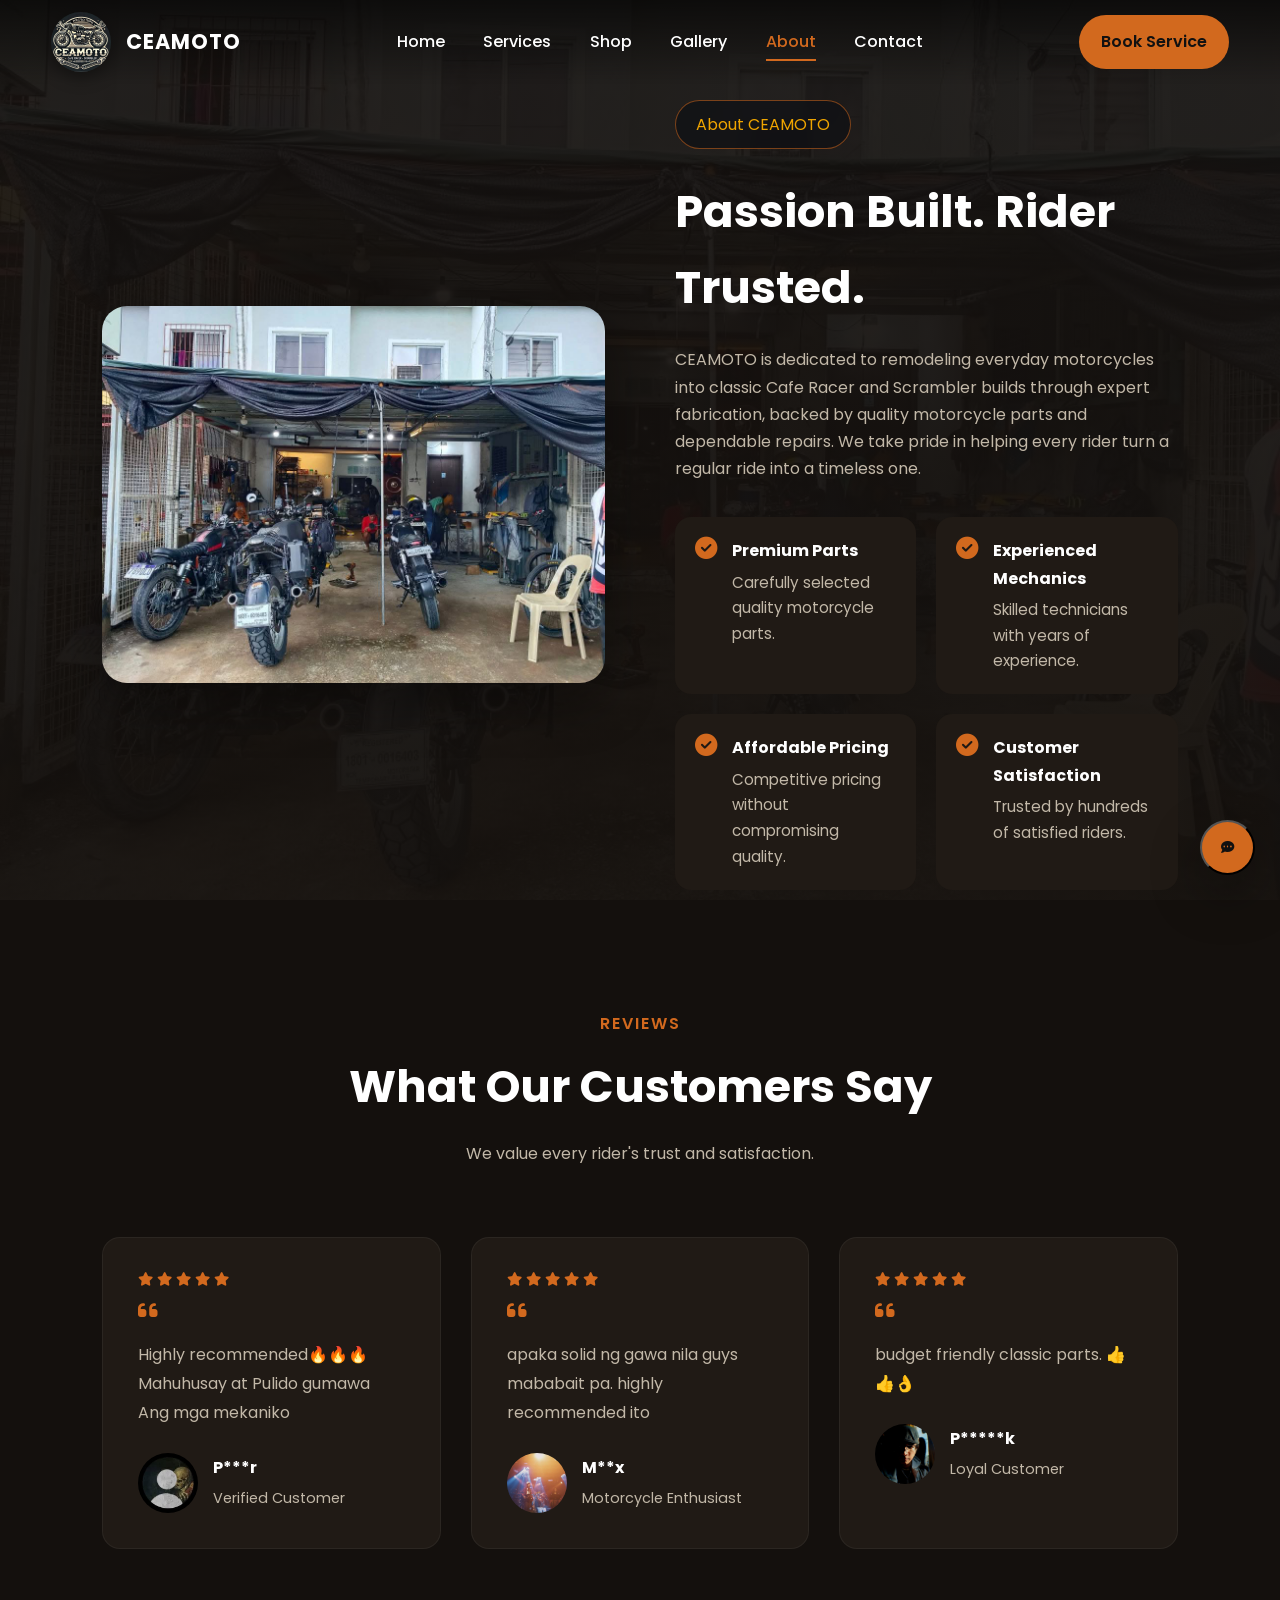
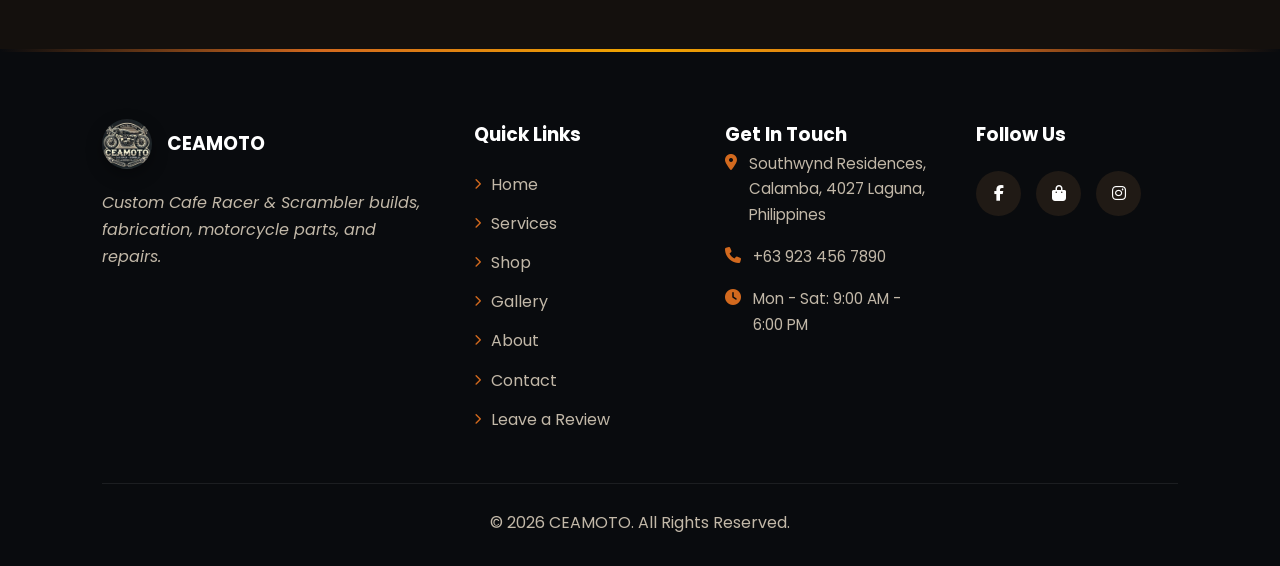
==== commit 90525ebc: "Mask customer names and add star ratings to testimonials" ====
--- a/about.html
+++ b/about.html
@@ -25,7 +25,7 @@
     <link rel="stylesheet"
     href="https://cdnjs.cloudflare.com/ajax/libs/font-awesome/6.7.2/css/all.min.css">
 
-    <link rel="stylesheet" href="css/style.css?v=54">
+    <link rel="stylesheet" href="css/style.css?v=59">
 </head>
 
 <body data-page="about.html">
@@ -207,10 +207,7 @@
 
         <div class="testimonial-card reveal">
 
-            <i class="fa-solid fa-quote-left"></i>
-
-            <p>
-                Highly recommended🔥🔥🔥
+            <div class="star-rating"><i class="fa-solid fa-star"></i><i class="fa-solid fa-star"></i><i class="fa-solid fa-star"></i><i class="fa-solid fa-star"></i><i class="fa-solid fa-star"></i></div><i class="fa-solid fa-quote-left"></i> <p> Highly recommended🔥🔥🔥
 Mahuhusay at Pulido gumawa Ang mga mekaniko
             </p>
 
@@ -221,7 +218,7 @@
 
                 <div>
 
-                    <h4>Peter</h4>
+                    <h4>P***r</h4>
 
                     <span>Verified Customer</span>
 
@@ -233,10 +230,7 @@
 
         <div class="testimonial-card reveal">
 
-            <i class="fa-solid fa-quote-left"></i>
-
-            <p>
-                apaka solid ng gawa nila guys mababait pa. highly recommended ito
+            <div class="star-rating"><i class="fa-solid fa-star"></i><i class="fa-solid fa-star"></i><i class="fa-solid fa-star"></i><i class="fa-solid fa-star"></i><i class="fa-solid fa-star"></i></div><i class="fa-solid fa-quote-left"></i> <p> apaka solid ng gawa nila guys mababait pa. highly recommended ito
             </p>
 
             <div class="customer">
@@ -246,7 +240,7 @@
 
                 <div>
 
-                    <h4>Mvox Charlie Bhoy Catapang</h4>
+                    <h4>M**x</h4>
 
                     <span>Motorcycle Enthusiast</span>
 
@@ -258,10 +252,7 @@
 
         <div class="testimonial-card reveal">
 
-            <i class="fa-solid fa-quote-left"></i>
-
-            <p>
-                budget friendly classic parts. 👍👍👌
+            <div class="star-rating"><i class="fa-solid fa-star"></i><i class="fa-solid fa-star"></i><i class="fa-solid fa-star"></i><i class="fa-solid fa-star"></i><i class="fa-solid fa-star"></i></div><i class="fa-solid fa-quote-left"></i> <p> budget friendly classic parts. 👍👍👌
             </p>
 
             <div class="customer">
@@ -271,7 +262,7 @@
 
                 <div>
 
-                    <h4>Patrick Baldrias</h4>
+                    <h4>P*****k</h4>
 
                     <span>Loyal Customer</span>
 
--- a/css/style.css
+++ b/css/style.css
@@ -1299,11 +1299,7 @@
 }
 }
 
-.testimonial-card i{
-    color:var(--primary);
-    font-size:1.4rem;
-    margin-bottom:20px;
-}
+.testimonial-card i{color:var(--primary);font-size:1.4rem;margin-bottom:20px;}.star-rating{display:flex;gap:4px;margin-bottom:12px;}.star-rating i{font-size:.85rem;margin-bottom:0;}
 
 .testimonial-card p{
     color:var(--gray);
@@ -1356,7 +1352,7 @@
     margin-bottom:40px;
 }
 
-.contact-cards{
+.contact-info,.contact-cards{display:contents !important;}.contact-card:nth-child(1){grid-column:1;grid-row:1;}.contact-card:nth-child(2){grid-column:2;grid-row:1;}.contact-card:nth-child(3){grid-column:2;grid-row:2;}.contact-card:nth-child(4){grid-column:2;grid-row:3;}.contact-map{grid-column:1;grid-row:2/span 2;}.contact-container{gap:20px 60px;}.contact-card{min-height:130px;}.contact-card p{margin-bottom:0;}@media(max-width:991px){.contact-card,.contact-map{grid-column:1 !important;grid-row:auto !important;}.contact-card:nth-child(1){order:1 !important;}.contact-map{order:2 !important;}.contact-card:nth-child(2){order:3 !important;}.contact-card:nth-child(3){order:4 !important;}.contact-card:nth-child(4){order:5 !important;}}@media(min-width:768px) and (max-width:991px){.contact-container{grid-template-columns:1fr !important;}}.contact-cards{
     display:grid;
     gap:20px;
 }
@@ -1392,7 +1388,7 @@
     margin-bottom:5px;
 }
 
-.contact-card p{
+.contact-card p{color:#efe7da !important;
     color:var(--gray);
 }
 
@@ -1421,7 +1417,7 @@
 .contact-map iframe{
     width:100%;
     height:100%;
-    min-height:450px;
+    min-height:200px;
     border:none;
     border-radius:20px;
 }
@@ -1651,12 +1647,7 @@
     grid-template-columns:repeat(2,1fr);
     align-items:center;
     justify-items:center;
-    row-gap:14px;
-}
-
-.footer-links a{
-    justify-content:center;
-}
+    row-gap:14px;}.footer-links a{justify-content:center;}.footer-links li:last-child{grid-column:1/-1;margin-top:6px;}.footer-links li:last-child a{display:inline-flex;width:fit-content;margin:0 auto;padding:10px 24px;background:rgba(210,105,30,.12);border:1px solid rgba(210,105,30,.4);border-radius:30px;color:var(--secondary);font-weight:600;}.footer-links li:last-child a i{display:none;}
 
 .social-icons{
     justify-content:center;
